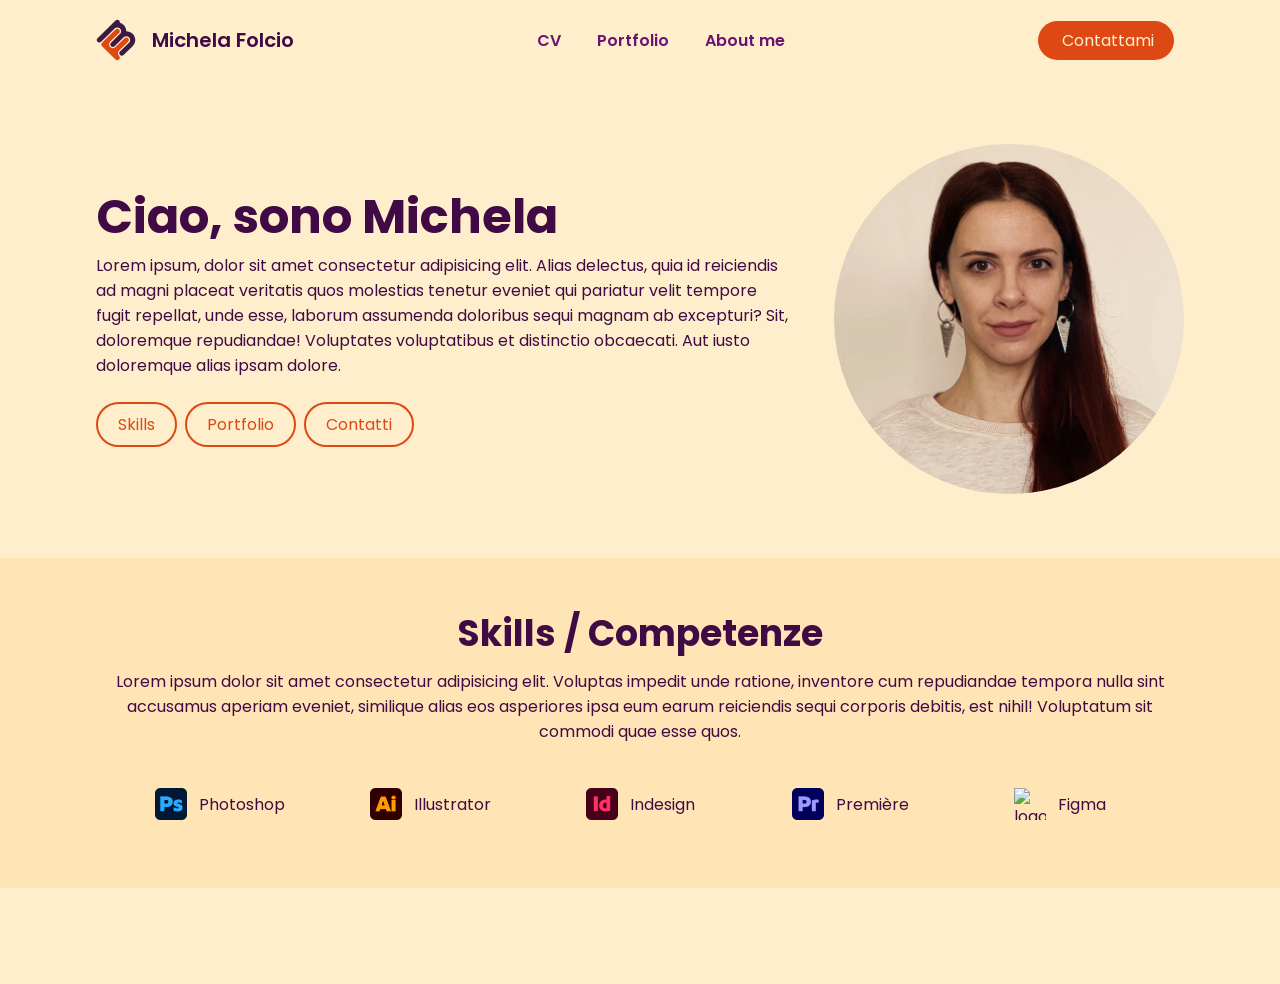
==== Index.html @ 270cb50b "prima versione" ====
<!DOCTYPE html>
<html lang="en">
<head>
    <meta charset="UTF-8">
    <meta name="viewport" content="width=device-width, initial-scale=1.0">
    
    <link rel="stylesheet" href="scss/styles.css">
    <link rel="preconnect" href="https://fonts.googleapis.com">
    <link rel="preconnect" href="https://fonts.gstatic.com" crossorigin>
    <link href="https://fonts.googleapis.com/css2?family=Poppins:wght@400;600;800&display=swap" rel="stylesheet">
    
    <link rel="stylesheet" href="https://cdnjs.cloudflare.com/ajax/libs/font-awesome/7.0.1/css/all.min.css" integrity="sha512-2SwdPD6INVrV/lHTZbO2nodKhrnDdJK9/kg2XD1r9uGqPo1cUbujc+IYdlYdEErWNu69gVcYgdxlmVmzTWnetw==" crossorigin="anonymous" referrerpolicy="no-referrer" />

    <title>Michela Folcio | Portfolio</title>
</head>
<body>
    <!-- NAVBAR -->
     <nav>
        <div class="left">
            <img src="/immagini/logo.svg" alt="logo Michela Folcio"/>
            <a href="/">Michela Folcio</a>
        </div>

        <div class="vocimenu">
            <a href="cv.html">CV</a>
            <a href="portfolio.html">Portfolio</a>
            <a href="aboutme.html">About me</a>
        </div>

        <div class="right">
             <!--
            <a href="http://github.com
            " target="_blank" rel="noopener noreferrer">
            <i class="fa-brands fa-github"></i>
            <span>GitHub</span>
            </a>

            <a href="http://linkedin.com
            " target="_blank" rel="noopener noreferrer">
            <i class="fa-brands fa-linkedin"></i>
            <span>Linkedin</span>
            </a>
            -->

            <a href="contattami.html">
            <i class="fa-solid fa-envelope"></i>
            <span>Contattami</span>
            </a>

        </div>

     </nav>

     <main>
        <!--SEZIONE1: Hero-->
        <section class="hero-section">
            <div class="text">
                <h1>Ciao, sono Michela</h1>
                <p>Lorem ipsum, dolor sit amet consectetur adipisicing elit. Alias delectus, quia id reiciendis ad magni placeat veritatis quos molestias tenetur eveniet qui pariatur velit tempore fugit repellat, unde esse, laborum assumenda doloribus sequi magnam ab excepturi? Sit, doloremque repudiandae! Voluptates voluptatibus et distinctio obcaecati. Aut iusto doloremque alias ipsam dolore.</p>
                <div class="links">
                    <a href="#Skills">
                        <i class="fa-solid fa-pen"></i>
                        <span>Skills</span>
                    </a>
                    <a href="#Portfolio">
                        <i class="fa-solid fa-briefcase"></i>
                        <span>Portfolio</span>
                    </a>
                    <a href="#Contatti">
                        <i class="fa-solid fa-envelope"></i>
                        <span>Contatti</span>
                    </a>
                </div>
            </div>
            <div class="my-photo">
                <img src="immagini/profilo lq.jpg" alt="Michela Folcio immagine profilo">
            </div>
        </section>

        <!--SEZIONE2: Skills-->
        <section id="skills" class="sezione-skills">
            <h2> Skills / Competenze </h2>
            <div class="text">
                Lorem ipsum dolor sit amet consectetur adipisicing elit. Voluptas impedit unde ratione, inventore cum repudiandae tempora nulla sint accusamus aperiam eveniet, similique alias eos asperiores ipsa eum earum reiciendis sequi corporis debitis, est nihil! Voluptatum sit commodi quae esse quos.
            </div>
            <div class="caselle">
                <div class="casella">
                    <img src="immagini/photoshop.png" alt="logo photoshop"/>
                    <span>Photoshop</span>
                </div>

                <div class="casella">
                    <img src="immagini/illustrator.png" alt="logo illustrator"/>
                    <span>Illustrator</span>
                </div>

                <div class="casella">
                    <img src="immagini/indesign.png" alt="logo indesign"/>
                    <span>Indesign</span>
                </div>

                <div class="casella">
                    <img src="immagini/premiere.png" alt="logo première"/>
                    <span>Première</span>
                </div>

                <div class="casella">
                    <img src="immagini/figma.png" alt="logo figma"/>
                    <span>Figma</span>
                </div>

            </div>
        </section>

        <!--SEZIONE1: Works-->
        <section id="Portfolio"></section>



     </main>
</body>
</html>
---- scss/styles.css ----
* {
  margin: 0;
  padding: 0;
  box-sizing: border-box;
}

html {
  scroll-behavior: smooth;
}

body {
  font-family: "Poppins", sans-serif;
  background-color: #FFEECC;
  color: #400b44;
  max-width: 1920px;
}

a {
  color: #6a1371;
  text-decoration: none;
}

/*NAVBAR*/
nav {
  display: flex;
  justify-content: space-between;
  align-items: center;
  padding: 0 96px;
  height: 80px;
}

nav .vocimenu a {
  font-weight: 600;
  padding: 8px 16px;
}
nav .vocimenu a:hover {
  color: #DE4812;
}

nav .left a {
  color: #400b44;
  font-size: 20px;
  font-weight: 600;
}

nav .left {
  display: flex;
  justify-content: right;
  align-items: center;
  gap: 16px;
}

nav .left img {
  width: 40px;
}

nav .right a {
  color: #400b44;
  margin: 0 10px;
}
nav .right a:last-child {
  color: #FFEECC;
  background-color: #DE4812;
  padding: 8px 20px;
  border-radius: 999px;
}

nav .right a:last-child:hover {
  color: #FFEECC;
  background-color: #400b44;
}
nav .right a span {
  margin-left: 4px;
}

/* SEZIONE 1*/
.hero-section {
  display: flex;
  justify-content: space-between;
  align-items: center;
  padding: 0 96px;
  margin: 64px 0;
  gap: 40px;
}
.hero-section h1 {
  font-size: 48px;
}
.hero-section .text .links {
  margin-top: 24px;
}
.hero-section .text .links a {
  color: #DE4812;
  display: inline-block;
  padding: 8px 20px;
  border: 2px solid #DE4812;
  border-radius: 999px;
  margin-right: 4px;
  margin-bottom: 10px;
  transition: 0, 5s;
}
.hero-section .text .links a:hover {
  color: #400b44;
  border: 2px solid #400b44;
}
.hero-section .text {
  flex: 9;
}
.hero-section .my-photo {
  flex: 3;
  display: flex;
  justify-content: right;
}
.hero-section .my-photo img {
  border-radius: 999px;
  width: 350px;
}

/*SEZIONE 2 skills */
.sezione-skills {
  padding: 48px 96px;
  margin-bottom: 96px;
  background-color: #ffe4b5;
}
.sezione-skills h2 {
  text-align: center;
  font-size: 36px;
  margin-bottom: 8px;
}
.sezione-skills .text {
  text-align: center;
  font-size: 16px;
  margin-bottom: 24px;
}
.sezione-skills .caselle {
  display: flex;
  justify-content: center;
  flex-wrap: wrap;
}
.sezione-skills .caselle .casella {
  display: flex;
  justify-content: center;
  align-items: center;
  gap: 12px;
  width: 194px;
  padding: 12px 24px;
  margin: 8px;
  /*border: 1.5px solid #d3d3d3;
   border-radius:12px;*/
}
.sezione-skills .caselle .casella img {
  width: 32px;
  height: 32px;
  -o-object-fit: contain;
     object-fit: contain;
}

/*SEZIONE CONTATTI*/
.sezione-contatti {
  padding: 0 96px;
  margin-bottom: 96px;
}
.sezione-contatti h2 {
  font-size: 36px;
}
.sezione-contatti .group {
  display: flex;
  gap: 50px;
}
.sezione-contatti .group .text {
  flex: 3;
}
.sezione-contatti .group form {
  flex: 3;
  display: flex;
  flex-direction: column;
}
.sezione-contatti .group form input, .sezione-contatti .group form textarea {
  font-family: "Poppins", sans-serif;
  border: 2px solid #6a1371;
  padding: 12px;
  margin-bottom: 15px;
  border-radius: 12px;
  outline: none;
  resize: none;
}
.sezione-contatti .group form button {
  font-size: 16px;
  font-family: "Poppins", sans-serif;
  color: #FFEECC;
  background-color: #DE4812;
  border: none;
  height: 50px;
  cursor: pointer;
  border-radius: 12px;
  transition: 0.1s;
}
.sezione-contatti .group form button:hover {
  filter: brightness(0.9);
}

@media (max-width: 992px) {
  /*sezione1*/
  .hero-section {
    flex-direction: column-reverse;
  }
  .hero-section h1 {
    font-size: 32px;
  }
  .my-photo img {
    width: 200px;
  }
  /*sezione-contatti*/
  .sezione-contatti .group {
    flex-direction: column;
  }
}
@media (max-width: 768px) {
  /*navbar*/
  nav {
    padding: 0 20px;
  }
  nav .right a {
    font-size: 22px;
  }
  nav .right a:last-child {
    color: #400b44;
    background-color: transparent;
    padding: 0;
  }
  nav .right a span {
    display: none;
  }
  /*hero*/
  .hero-section {
    padding: 16px 32px;
  }
  .hero-section .text h1 {
    font-size: 24px;
  }
  /*skill section*/
  .sezione-skills {
    padding: 16px 32px;
  }
  .sezione-skills h2 {
    font-size: 24px;
  }
  .sezione-skills .caselle .casella span {
    font-size: 14px;
  }
  /*sezione contatti*/
  .sezione-contatti {
    padding: 0 32px;
  }
  .sezione-contatti h2 {
    font-size: 24px;
  }
}/*# sourceMappingURL=styles.css.map */
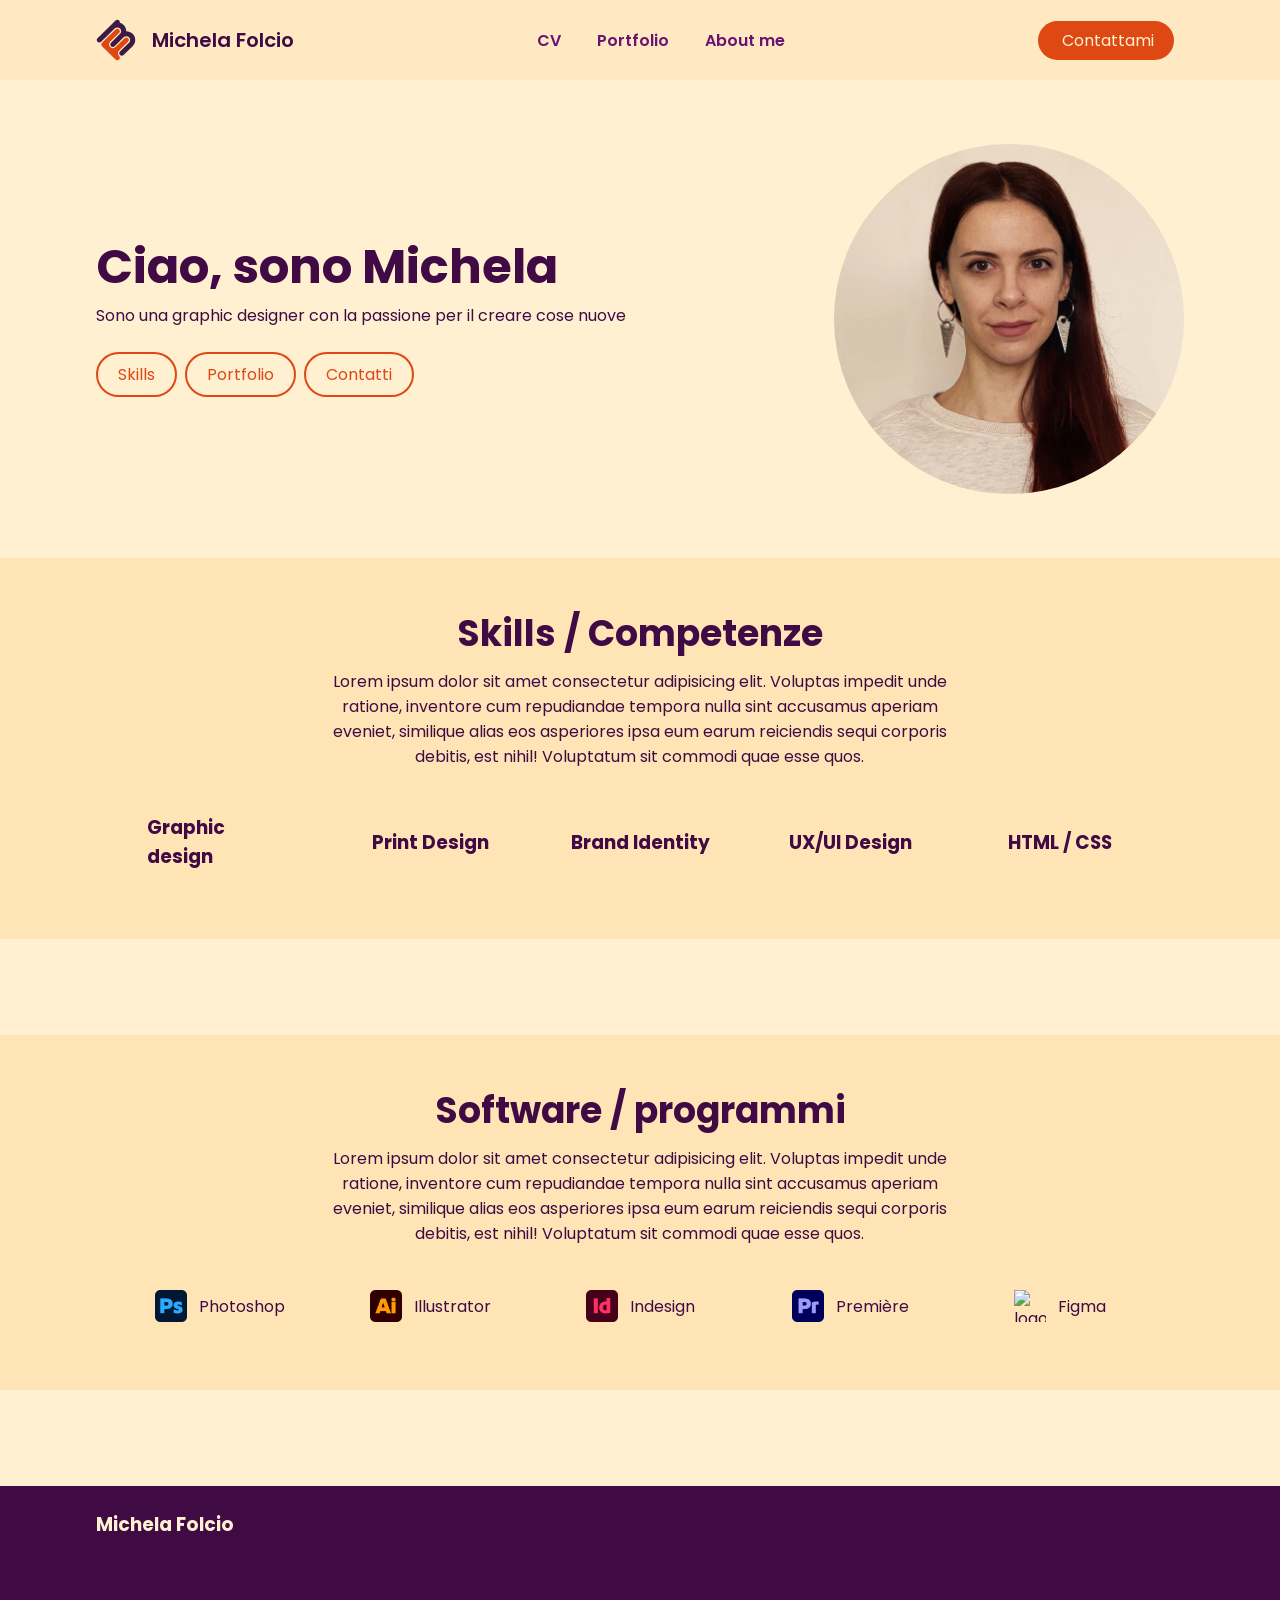
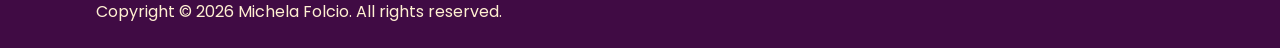
==== commit dd50c2ef: "Modificato home aggiunto sezione skills, modifica pagina portfolio e cv" ====
--- a/Index.html
+++ b/Index.html
@@ -4,12 +4,16 @@
     <meta charset="UTF-8">
     <meta name="viewport" content="width=device-width, initial-scale=1.0">
     
-    <link rel="stylesheet" href="scss/styles.css">
+    <link rel="stylesheet" href="assets/scss/styles.css">
     <link rel="preconnect" href="https://fonts.googleapis.com">
     <link rel="preconnect" href="https://fonts.gstatic.com" crossorigin>
     <link href="https://fonts.googleapis.com/css2?family=Poppins:wght@400;600;800&display=swap" rel="stylesheet">
     
     <link rel="stylesheet" href="https://cdnjs.cloudflare.com/ajax/libs/font-awesome/7.0.1/css/all.min.css" integrity="sha512-2SwdPD6INVrV/lHTZbO2nodKhrnDdJK9/kg2XD1r9uGqPo1cUbujc+IYdlYdEErWNu69gVcYgdxlmVmzTWnetw==" crossorigin="anonymous" referrerpolicy="no-referrer" />
+    
+    <link rel="icon" type="image/png" sizes="16x16"  href="assets/img/favicon-16x16.png">
+    <meta name="msapplication-TileColor" content="#ffffff">
+    <meta name="theme-color" content="#ffffff">
 
     <title>Michela Folcio | Portfolio</title>
 </head>
@@ -17,32 +21,19 @@
     <!-- NAVBAR -->
      <nav>
         <div class="left">
-            <img src="/immagini/logo.svg" alt="logo Michela Folcio"/>
-            <a href="/">Michela Folcio</a>
+            <img src="assets/img/logo.svg" alt="logo Michela Folcio"/>
+            <a href="Index.html">Michela Folcio</a>
         </div>
 
         <div class="vocimenu">
-            <a href="cv.html">CV</a>
-            <a href="portfolio.html">Portfolio</a>
-            <a href="aboutme.html">About me</a>
+            <a href="cv/index.html">CV</a>
+            <a href="portfolio/index.html">Portfolio</a>
+            <a href="aboutme/index.html">About me</a>
         </div>
 
         <div class="right">
-             <!--
-            <a href="http://github.com
-            " target="_blank" rel="noopener noreferrer">
-            <i class="fa-brands fa-github"></i>
-            <span>GitHub</span>
-            </a>
 
-            <a href="http://linkedin.com
-            " target="_blank" rel="noopener noreferrer">
-            <i class="fa-brands fa-linkedin"></i>
-            <span>Linkedin</span>
-            </a>
-            -->
-
-            <a href="contattami.html">
+            <a href="contattami/index.html">
             <i class="fa-solid fa-envelope"></i>
             <span>Contattami</span>
             </a>
@@ -56,28 +47,28 @@
         <section class="hero-section">
             <div class="text">
                 <h1>Ciao, sono Michela</h1>
-                <p>Lorem ipsum, dolor sit amet consectetur adipisicing elit. Alias delectus, quia id reiciendis ad magni placeat veritatis quos molestias tenetur eveniet qui pariatur velit tempore fugit repellat, unde esse, laborum assumenda doloribus sequi magnam ab excepturi? Sit, doloremque repudiandae! Voluptates voluptatibus et distinctio obcaecati. Aut iusto doloremque alias ipsam dolore.</p>
+                <p>Sono una graphic designer con la passione per il creare cose nuove</p>
                 <div class="links">
-                    <a href="#Skills">
+                    <a href="#skills">
                         <i class="fa-solid fa-pen"></i>
                         <span>Skills</span>
                     </a>
-                    <a href="#Portfolio">
+                    <a href="../portfolio/index.html">
                         <i class="fa-solid fa-briefcase"></i>
                         <span>Portfolio</span>
                     </a>
-                    <a href="#Contatti">
+                    <a href="../contattami/index.html">
                         <i class="fa-solid fa-envelope"></i>
                         <span>Contatti</span>
                     </a>
                 </div>
             </div>
             <div class="my-photo">
-                <img src="immagini/profilo lq.jpg" alt="Michela Folcio immagine profilo">
+                <img src="assets/img/profilo lq.jpg" alt="Michela Folcio immagine profilo">
             </div>
         </section>
 
-        <!--SEZIONE2: Skills-->
+                <!--SEZIONE2: Skills-->
         <section id="skills" class="sezione-skills">
             <h2> Skills / Competenze </h2>
             <div class="text">
@@ -85,38 +76,94 @@
             </div>
             <div class="caselle">
                 <div class="casella">
-                    <img src="immagini/photoshop.png" alt="logo photoshop"/>
+                    <h3>Graphic design</h3>
+                </div>
+
+            <div class="caselle">
+                <div class="casella">
+                    <h3>Print Design</h3>
+                </div>
+
+            <div class="caselle">
+                <div class="casella">
+                    <h3>Brand Identity</h3>
+                </div>
+
+            <div class="caselle">
+                <div class="casella">
+                    <h3>UX/UI Design</h3>
+                </div>
+
+            <div class="caselle">
+                <div class="casella">
+                    <h3>HTML / CSS</h3>
+                </div>
+
+            </div>
+        </section>
+
+        <!--SEZIONE2: Skills-->
+        <section id="skills" class="sezione-skills">
+            <h2> Software / programmi </h2>
+            <div class="text">
+                Lorem ipsum dolor sit amet consectetur adipisicing elit. Voluptas impedit unde ratione, inventore cum repudiandae tempora nulla sint accusamus aperiam eveniet, similique alias eos asperiores ipsa eum earum reiciendis sequi corporis debitis, est nihil! Voluptatum sit commodi quae esse quos.
+            </div>
+            <div class="caselle">
+                <div class="casella">
+                    <img src="assets/img/photoshop.png" alt="logo photoshop"/>
                     <span>Photoshop</span>
                 </div>
 
                 <div class="casella">
-                    <img src="immagini/illustrator.png" alt="logo illustrator"/>
+                    <img src="assets/img/illustrator.png" alt="logo illustrator"/>
                     <span>Illustrator</span>
                 </div>
 
                 <div class="casella">
-                    <img src="immagini/indesign.png" alt="logo indesign"/>
+                    <img src="assets/img/indesign.png" alt="logo indesign"/>
                     <span>Indesign</span>
                 </div>
 
                 <div class="casella">
-                    <img src="immagini/premiere.png" alt="logo première"/>
+                    <img src="assets/img/premiere.png" alt="logo première"/>
                     <span>Première</span>
                 </div>
 
                 <div class="casella">
-                    <img src="immagini/figma.png" alt="logo figma"/>
+                    <img src="assets/img/figma.png" alt="logo figma"/>
                     <span>Figma</span>
                 </div>
 
             </div>
         </section>
 
+
+
         <!--SEZIONE1: Works-->
         <section id="Portfolio"></section>
 
+     </main>
 
+    <!-- footer -->    
+        <footer class="footer">
+            <h3>Michela Folcio</h3>
+            <div class="social-icons">
+                <a href="https://www.instagram.com/mikyfolciodesigner/">
+                    <i class="fa-brands fa-instagram"></i>
+                </a>
 
-     </main>
+                <a href="https://www.linkedin.com/in/michela-folcio-2abb16b8/">
+                    <i class="fa-brands fa-linkedin"></i>
+                </a>
+                <a href="https://github.com/mikyfolcio">
+                    <i class="fa-brands fa-github"></i>
+                </a>
+                <a href="https://www.behance.net/MichelaF">
+                    <i class="fa-brands fa-behance"></i>
+                </a>
+                </div>
+            <p>Copyright © 2026 Michela Folcio. All rights reserved.</p>
+        </footer>
+
 </body>
 </html> 
--- a/assets/scss/styles.css
+++ b/assets/scss/styles.css
@@ -0,0 +1,336 @@
+* {
+  margin: 0;
+  padding: 0;
+  box-sizing: border-box;
+}
+
+html {
+  scroll-behavior: smooth;
+}
+
+body {
+  font-family: "Poppins", sans-serif;
+  background-color: #fff0d2;
+  color: #400b44;
+  max-width: 1920px;
+}
+
+a {
+  color: #6a1371;
+  text-decoration: none;
+}
+
+/*NAVBAR*/
+nav {
+  display: flex;
+  justify-content: space-between;
+  align-items: center;
+  padding: 0 96px;
+  height: 80px;
+  position: sticky;
+  top: 0;
+  background-color: #ffe9c2;
+}
+nav .vocimenu a {
+  font-weight: 600;
+  padding: 8px 16px;
+}
+nav .vocimenu a:hover {
+  color: #DE4812;
+}
+nav .left a {
+  color: #400b44;
+  font-size: 20px;
+  font-weight: 600;
+}
+nav .left {
+  display: flex;
+  justify-content: right;
+  align-items: center;
+  gap: 16px;
+}
+nav .left img {
+  width: 40px;
+}
+
+nav .right a {
+  color: #400b44;
+  margin: 0 10px;
+}
+nav .right a:last-child {
+  color: #fff0d2;
+  background-color: #DE4812;
+  padding: 8px 20px;
+  border-radius: 999px;
+}
+nav .right a:last-child:hover {
+  color: #fff0d2;
+  background-color: #400b44;
+}
+nav .right a span {
+  margin-left: 4px;
+}
+
+/* SEZIONE 1*/
+.hero-section {
+  display: flex;
+  justify-content: space-between;
+  align-items: center;
+  padding: 0 96px;
+  margin: 64px 0;
+  gap: 40px;
+}
+.hero-section h1 {
+  font-size: 48px;
+}
+.hero-section .text .links {
+  margin-top: 24px;
+}
+.hero-section .text .links a {
+  color: #DE4812;
+  display: inline-block;
+  padding: 8px 20px;
+  border: 2px solid #DE4812;
+  border-radius: 999px;
+  margin-right: 4px;
+  margin-bottom: 10px;
+  transition: 0, 5s;
+}
+.hero-section .text .links a:hover {
+  color: #400b44;
+  border: 2px solid #400b44;
+}
+.hero-section .text {
+  flex: 8;
+}
+.hero-section .my-photo {
+  flex: 4;
+  display: flex;
+  justify-content: right;
+}
+.hero-section .my-photo img {
+  border-radius: 999px;
+  width: 350px;
+}
+
+/*SEZIONE 2 skills */
+.sezione-skills {
+  padding: 48px 96px;
+  margin-bottom: 96px;
+  background-color: #ffe4b5;
+}
+.sezione-skills h2 {
+  text-align: center;
+  font-size: 36px;
+  margin-bottom: 8px;
+}
+.sezione-skills .text {
+  text-align: center;
+  font-size: 16px;
+  margin: 0 auto 24px;
+  width: 60%;
+  display: block;
+}
+.sezione-skills .caselle {
+  display: flex;
+  justify-content: center;
+  flex-wrap: wrap;
+}
+.sezione-skills .caselle .casella {
+  display: flex;
+  justify-content: center;
+  align-items: center;
+  gap: 12px;
+  width: 194px;
+  padding: 12px 24px;
+  margin: 8px;
+  /*border: 1.5px solid #d3d3d3;
+   border-radius:12px;*/
+}
+.sezione-skills .caselle .casella img {
+  width: 32px;
+  height: 32px;
+  -o-object-fit: contain;
+     object-fit: contain;
+}
+
+/*SEZIONE CONTATTI*/
+.sezione-contatti {
+  padding: 0 96px;
+  margin: 96px auto;
+}
+.sezione-contatti h2 {
+  font-size: 36px;
+}
+.sezione-contatti .group {
+  display: flex;
+  gap: 50px;
+}
+.sezione-contatti .group .text {
+  flex: 3;
+}
+.sezione-contatti .group form {
+  flex: 3;
+  display: flex;
+  flex-direction: column;
+}
+.sezione-contatti .group form input, .sezione-contatti .group form textarea {
+  font-family: "Poppins", sans-serif;
+  border: 2px solid #6a1371;
+  padding: 12px;
+  margin-bottom: 15px;
+  border-radius: 12px;
+  outline: none;
+  resize: none;
+}
+.sezione-contatti .group form button {
+  font-size: 16px;
+  font-family: "Poppins", sans-serif;
+  color: #fff0d2;
+  background-color: #DE4812;
+  border: none;
+  height: 50px;
+  cursor: pointer;
+  border-radius: 12px;
+  transition: 0.1s;
+}
+.sezione-contatti .group form button:hover {
+  filter: brightness(0.9);
+}
+
+/*footer*/
+.footer {
+  padding: 24px 96px;
+  background-color: #400b44;
+  color: #fff0d2;
+}
+.footer .social-icons {
+  padding: 8px 0;
+  display: flex;
+  gap: 0px;
+}
+.footer .social-icons a {
+  width: 44px;
+  height: 44px;
+  display: flex;
+  align-items: center;
+}
+.footer .social-icons i {
+  color: #fff0d2;
+}
+.footer .social-icons i:hover {
+  color: #DE4812;
+}
+
+@media (max-width: 992px) {
+  /*sezione1*/
+  .hero-section {
+    flex-direction: column-reverse;
+  }
+  .hero-section h1 {
+    font-size: 32px;
+  }
+  .my-photo img {
+    width: 200px;
+  }
+  /*sezione-contatti*/
+  .sezione-contatti .group {
+    flex-direction: column;
+  }
+}
+@media (max-width: 768px) {
+  /*navbar*/
+  nav {
+    padding: 0 20px;
+  }
+  nav .right a {
+    font-size: 22px;
+  }
+  nav .right a:last-child {
+    color: #400b44;
+    background-color: transparent;
+    padding: 0;
+  }
+  nav .right a span {
+    display: none;
+  }
+  /*hero*/
+  .hero-section {
+    padding: 16px 32px;
+  }
+  .hero-section .text h1 {
+    font-size: 24px;
+  }
+  /*skill section*/
+  .sezione-skills {
+    padding: 16px 32px;
+  }
+  .sezione-skills h2 {
+    font-size: 24px;
+  }
+  .sezione-skills .caselle .casella span {
+    font-size: 14px;
+  }
+  .sezione-skills .caselle .skill {
+    color: #DE4812;
+  }
+  /*sezione contatti*/
+  .sezione-contatti {
+    padding: 0 32px;
+  }
+  .sezione-contatti h2 {
+    font-size: 24px;
+  }
+}
+/*SEZIONE PORTFOLIO*/
+#Works .group {
+  display: flex;
+  flex-wrap: wrap;
+  justify-content: space-between;
+  gap: 24px;
+  padding: 0 96px 48px;
+}
+
+#Works .group .imgflex {
+  flex: 1 1 calc(33.333% - 16px);
+  max-width: calc(33.333% - 16px);
+  min-width: 220px;
+}
+
+#Works .group .imgflex img {
+  width: 100%;
+  height: auto;
+  display: block;
+  border-radius: 12px;
+  -o-object-fit: cover;
+     object-fit: cover;
+}
+
+@media (max-width: 992px) {
+  #Works .group {
+    padding: 0 32px 32px;
+  }
+  #Works .group .imgflex {
+    flex: 1 1 calc(50% - 16px);
+    max-width: calc(50% - 16px);
+  }
+}
+@media (max-width: 600px) {
+  #Works .group .imgflex {
+    flex: 1 1 100%;
+    max-width: 100%;
+  }
+}
+#portfoliotitle {
+  margin: 48px 0;
+  padding: 0 96px;
+  text-align: center;
+}
+
+/*SEZIONE CV*/
+#cv .cv-container {
+  padding: 48px 96px;
+}
+#cv .cv-container h2 {
+  color: #DE4812;
+}/*# sourceMappingURL=styles.css.map */
